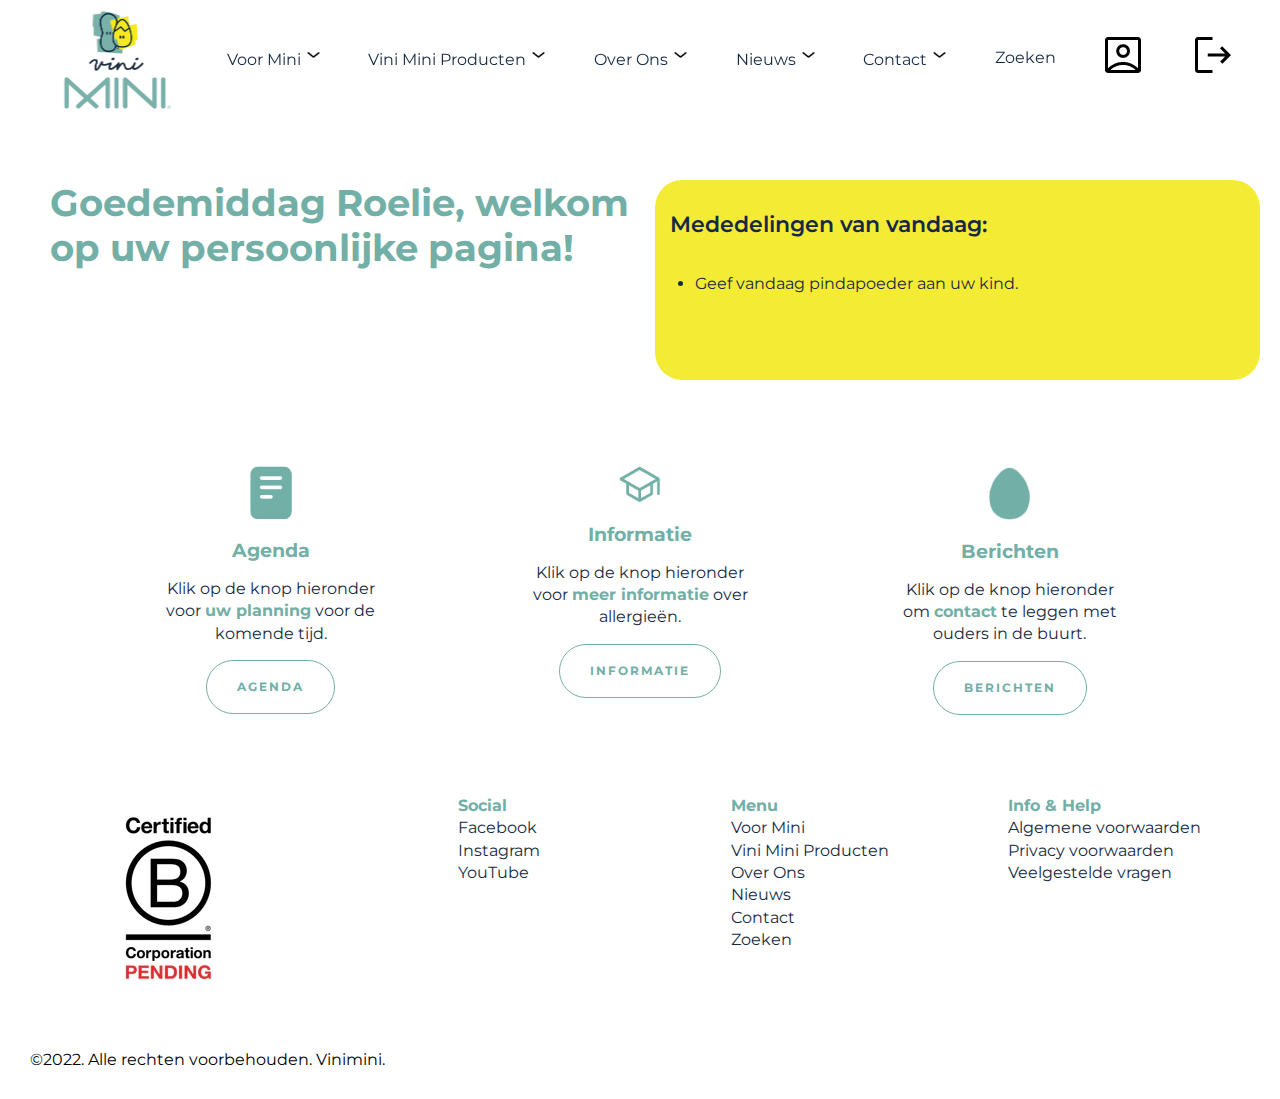
==== index.html @ 97821548 "kebab-case & english class names" ====
<!DOCTYPE html>
<html lang="en">
<head>
    <meta charset="UTF-8">
    <meta name="viewport" content="width=device-width, initial-scale=1.0">
    <link rel="preconnect" href="https://fonts.googleapis.com">
    <link rel="preconnect" href="https://fonts.gstatic.com" crossorigin>
    <link href="https://fonts.googleapis.com/css2?family=Montserrat:wght@500&display=swap" rel="stylesheet">
    <link rel="stylesheet" href="styles/style.css">
    <title>Vini Mini Persoonlijke Omgeving</title>
</head>
<body>
    <header>
            <nav>
                <ul>
                    <li><a href=""><img class="shopping-cart" src="assets/winkelwagen.png"></a></li>
                    <li><a href="#"><img class="Logo-ViniMini" src="assets/LogoViniMini.webp"></a></li>
                    <li><a href=""><img src="assets/account.png"></a></li>
                    <li><a href=""><img src="assets/logout.png"></a></li>
                    <li><a href="">Voor Mini<img class="nav-arrow"src="assets/pijltje.webp"></a></li>
                    <li><a href="">Vini Mini Producten<img class="nav-arrow"src="assets/pijltje.webp"></a></li>
                    <li><a href="">Over Ons<img class="nav-arrow"src="assets/pijltje.webp"></a></li>
                    <li><a href="">Nieuws<img class="nav-arrow"src="assets/pijltje.webp"></a></li>
                    <li><a href="">Contact<img class="nav-arrow"src="assets/pijltje.webp"></a></li>
                    <li><a href="">Zoeken</a></li>
                    <li><a href=""><img src="assets/account.png"></a></li>
                    <li><a href=""><img src="assets/logout.png"></a></li>
                </ul>
            </nav>
            
    </header>
    <main>
    <div id="desktop-welcome">    
        <h1 class="welcome-message">Goedemiddag Roelie, welkom op uw persoonlijke pagina!</h1>
        <section class="notification">
            <h2>Mededelingen van vandaag:</h2>
            <ul>
                <li>Geef vandaag pindapoeder aan uw kind.</li>
            </ul>
        </section>
    </div>    
       <!--informatieknoppen  -->
        <section class="buttons">
            <ul class="flex-lists">
                <li><img class="img-info" src="assets/Kalender.png"></li>
                <li><h3>Agenda</h3></li>
                <li class="description">Klik op de knop hieronder voor <strong>uw planning</strong> voor de komende tijd.</li>
                <a href="agenda.html"><li class="info-button">AGENDA</li></a>
            </ul>
            <ul class="flex-lists">
                <li><img class="img-info" src="assets/Informatie.png"></li>
                <li><h3>Informatie</h3></li>
                <li class="description">Klik op de knop hieronder voor <strong>meer informatie</strong> over allergieën.</li>
                <a href=""><li class="info-button">INFORMATIE</li></a>
            </ul>
            <ul class="flex-lists">
                <li><img class="img-info" src="assets/ei.png"></li>
                <li><h3>Berichten</h3></li>
                <li class="description">Klik op de knop hieronder om <strong>contact</strong> te leggen met ouders in de buurt.</li>
                <a href=""><li class="info-button">BERICHTEN</li></a>
            </ul>
        </section>
    </main>
    <footer>
    <div id="footer-flexbox">   
        <img id="certified-B" src="assets/Certified_B_Corporation_PENDING-MED_120x200.webp">
        <!-- Al deze listitems moeten nog links worden -->
        <ul class="footer-ul">
            <li><h4>Social</h4></li>
            <li>Facebook</li>
            <li>Instagram</li>
            <li>YouTube</li>
        </ul>
        <ul class="footer-ul">
            <li><h4>Menu</h4></li>
            <li>Voor Mini</li>
            <li>Vini Mini Producten</li>
            <li>Over Ons</li>
            <li>Nieuws</li>
            <li>Contact</li>
            <li>Zoeken</li>
        </ul>
        <ul class="footer-ul">
            <li><h4>Info & Help</h4></li>
            <li>Algemene voorwaarden</li>
            <li>Privacy voorwaarden</li>
            <li>Veelgestelde vragen</li>
        </ul>
    </div> 
        <p>&copy;2022. Alle rechten voorbehouden. Vinimini.</p>
    </footer>
</body>

</html>
---- styles/style.css ----
* {
    box-sizing: border-box;
    font-family: Montserrat,sans-serif;
    margin:0px;
}
:root{
    --lichtblauw:#72AFA6;
    --donkerblauw:#152a42;
    --geel:#F4EB34;
}

/* header */
nav {
    position:fixed;
    width:100%;
    height:120px;
    background: rgba(255, 255, 255, 0.97);
    top:0px;
    left:0px; 
    z-index:1;
    
}
.Logo-ViniMini {
    width:141.5px;
    height:100px;
    margin-top:10px;
}
.shopping-cart{
    width:45px;
}

/* Navigatie */
nav ul li:nth-child(4){
    display:none;
}
nav ul li:nth-child(5){
    display:none;
}
nav ul li:nth-child(6){
    display:none;
}
nav ul li:nth-child(7){
    display:none;
}
nav ul li:nth-child(8){
    display:none;
}
nav ul li:nth-child(9){
    display:none;
}
nav ul li:nth-child(10){
    display:none;
}
nav ul li:nth-child(11){
    display:none;
}
nav > ul {
    list-style: none;
    display:flex;
    justify-content: space-evenly;
    align-items: center;
    margin-left:-40px;  
}

/* welkomstbericht */
h1 {
    font-family: Montserrat;
    font-size: 2.3em;
    font-weight: 700;
    color: var(--lichtblauw);
}
.welcome-message{
    position:relative;
    margin-top: 150px;
}

/* notificatieblok */
h2{
    font-family: Montserrat;
    font-size: 1.4em;
    font-weight: 600;
    color: var(--donkerblauw);
}
li{
    font-family: Montserrat;
    font-size: 1em;
    font-weight: 400;
    color: var(--donkerblauw);
    line-height: 1.4em;
}
main{
    margin: 20px;
}
.notification{
    width: 100%;
    height: 200px;
    border-radius:27.5px;
    margin-top: 20px;
    margin-bottom:60px;
    background-color: var(--geel);
    display:flex;
    flex-direction:column;
    row-gap: 35px
}

.notification > h2{
    margin-top:30px;
    margin-left: 15px;
}

/* buttons/links */

h3{
   color: var(--lichtblauw);
}
.flex-lists{
    text-align:center;
}
.description{
    max-width: 238px;
    margin:auto;
    
}
.buttons > ul{
    list-style: none;
    margin-left:-40px;
    margin-top:10px;
    
}
.img-info{
    width:42px;
}
.buttons > ul > li{
    margin-top:15px;
    margin-bottom:15px;
}
/* de woorden in strong moeten linkjes worden */
strong{
    color: var(--lichtblauw);
}
.info-button{
    border: 1px solid #72afa6;
    display:flex;
    justify-content:center;
    font-weight: 700;
    border-radius: 27.5px;
    color:var(--lichtblauw);
    letter-spacing: 2px;
    font-size: 12px;
    line-height: 22px;
    padding: 15px 30px;
}
.flex-lists > a{
    display:flex;
    justify-content:center;
    margin-bottom:60px;  
}
.buttons > ul > a > li:hover{
background-color:var(--lichtblauw);
color:white;
}
a{
    color:var(--lichtblauw);
    text-decoration: none;
}

/* button kleur is niet accessible */

/* footer */

h4{
    color: var(--lichtblauw);
}
#certified-B{
    padding:0px 30px;
    margin-right: 80px;
    margin-bottom: 25px;
}
.footer-ul{
    list-style: none;
    min-width: 195px;
    margin-bottom: 25px;
}
footer > p{
    padding: 30px;
}

@media screen and (min-width: 975px){
    
    /* header */
nav > ul > li > a{
    color:var(--donkerblauw);
}

/* Navigatie */
.nav-arrow{
    width:25px;
    height:19.2px;
}
nav ul li:nth-child(1){
    display:none;
}
nav ul li:nth-child(3){
    display:none;
}
nav ul li:nth-child(4){
    display:none;
}
nav ul li:nth-child(5){
    display:block;
}
nav ul li:nth-child(6){
    display:block;
}
nav ul li:nth-child(7){
    display:block;
}
nav ul li:nth-child(8){
    display:block;
}
nav ul li:nth-child(9){
    display:block;
}
nav ul li:nth-child(10){
    display:block;
}
nav ul li:nth-child(11){
    display:block;
}
nav ul li:nth-child(12){
    display:block;
}

/* welkomstbericht */
#desktop-welcome{
    display:flex;
    margin-top: 180px;
}
.welcome-message{
    position:relative;
    margin-top: 0px;
    margin-left: 30px;
    width:50%;
}

/* notificatieblok */

.notification{
    width: 50%;
    height: 200px;
    border-radius:27.5px;
    margin-top: 0px;
    margin-bottom:60px;
    background-color: var(--geel);
    display:flex;
    flex-direction:column;
    row-gap: 35px
}
/* buttons/links */

 .buttons{
    display:flex;
    justify-content: space-evenly;
 }
 /* footer */

#footer-flexbox{
    display: flex;
    justify-content: space-evenly;
}

}
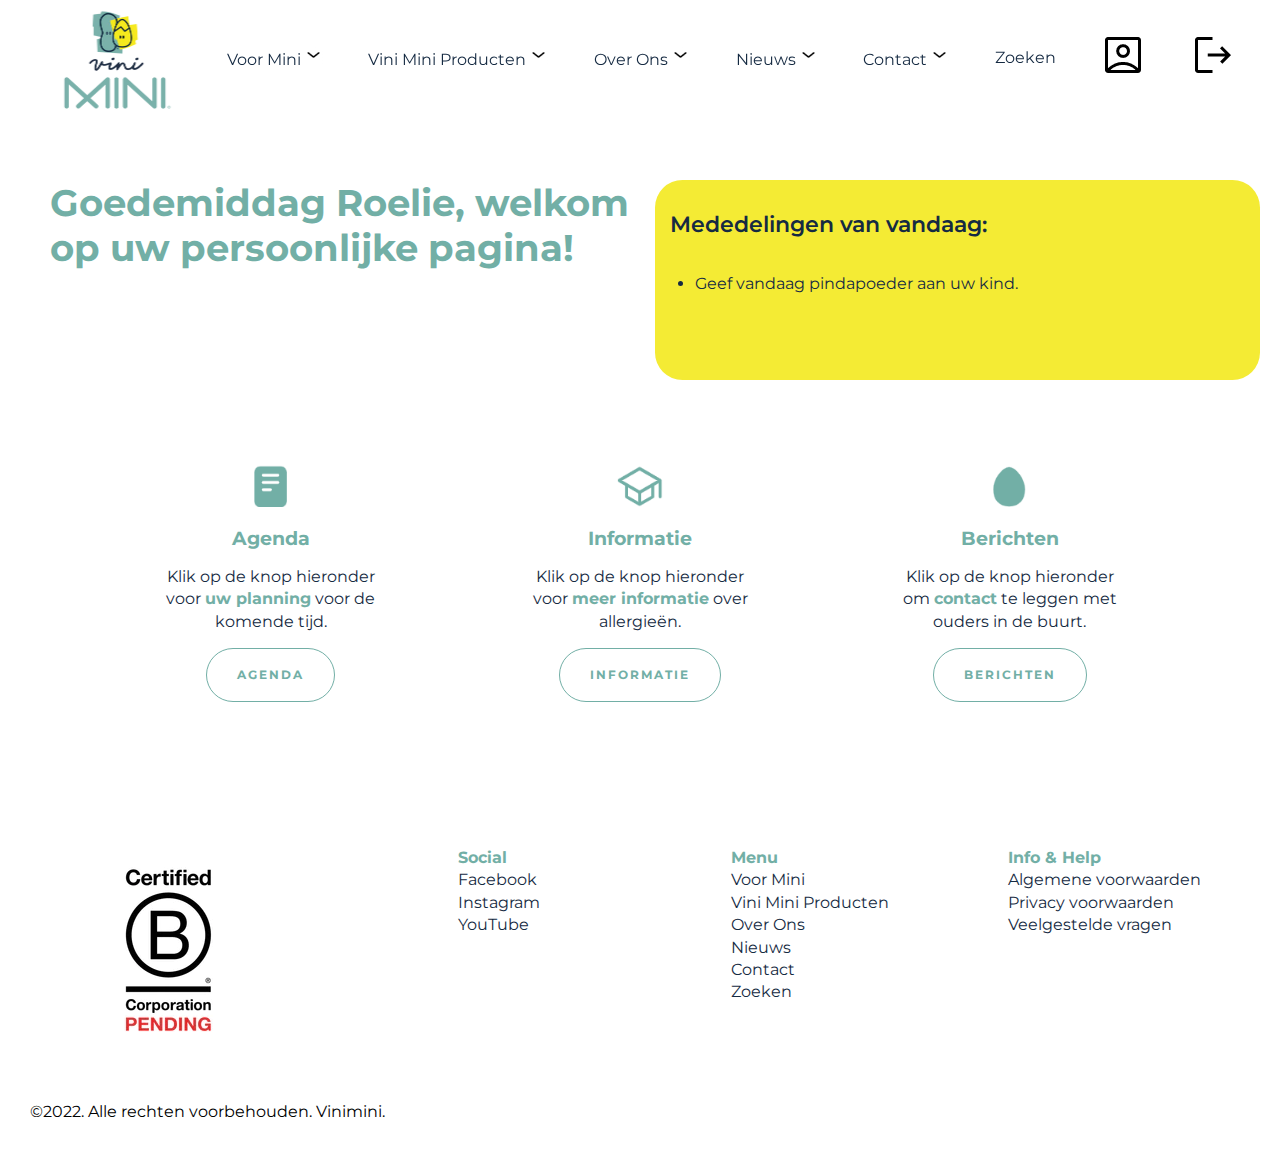
==== commit ccfaa054: "link veranderd in button" ====
--- a/index.html
+++ b/index.html
@@ -13,18 +13,18 @@
     <header>
             <nav>
                 <ul>
-                    <li><a href=""><img class="shopping-cart" src="assets/winkelwagen.png"></a></li>
-                    <li><a href="#"><img class="Logo-ViniMini" src="assets/LogoViniMini.webp"></a></li>
-                    <li><a href=""><img src="assets/account.png"></a></li>
-                    <li><a href=""><img src="assets/logout.png"></a></li>
-                    <li><a href="">Voor Mini<img class="nav-arrow"src="assets/pijltje.webp"></a></li>
-                    <li><a href="">Vini Mini Producten<img class="nav-arrow"src="assets/pijltje.webp"></a></li>
-                    <li><a href="">Over Ons<img class="nav-arrow"src="assets/pijltje.webp"></a></li>
-                    <li><a href="">Nieuws<img class="nav-arrow"src="assets/pijltje.webp"></a></li>
-                    <li><a href="">Contact<img class="nav-arrow"src="assets/pijltje.webp"></a></li>
+                    <li><a href=""><img alt="winkelwagen" class="shopping-cart" src="assets/winkelwagen.png"></a></li>
+                    <li><a href="#"><img alt="Logo-ViniMini" class="Logo-ViniMini" src="assets/LogoViniMini.webp"></a></li>
+                    <li><a href=""><img alt="account" src="assets/account.png"></a></li>
+                    <li><a href=""><img alt="uitloggen" src="assets/logout.png"></a></li>
+                    <li><a href="">Voor Mini<img alt="uitklap-menu" class="nav-arrow" src="assets/pijltje.webp"></a></li>
+                    <li><a href="">Vini Mini Producten<img alt="uitklap-menu" class="nav-arrow" src="assets/pijltje.webp"></a></li>
+                    <li><a href="">Over Ons<img alt="uitklap-menu" class="nav-arrow" src="assets/pijltje.webp"></a></li>
+                    <li><a href="">Nieuws<img alt="uitklap-menu" class="nav-arrow" src="assets/pijltje.webp"></a></li>
+                    <li><a href="">Contact<img alt="uitklap-menu" class="nav-arrow" src="assets/pijltje.webp"></a></li>
                     <li><a href="">Zoeken</a></li>
-                    <li><a href=""><img src="assets/account.png"></a></li>
-                    <li><a href=""><img src="assets/logout.png"></a></li>
+                    <li><a href=""><img alt="account" src="assets/account.png"></a></li>
+                    <li><a href=""><img alt="uitloggen" src="assets/logout.png"></a></li>
                 </ul>
             </nav>
             
@@ -42,28 +42,28 @@
        <!--informatieknoppen  -->
         <section class="buttons">
             <ul class="flex-lists">
-                <li><img class="img-info" src="assets/Kalender.png"></li>
+                <li><img alt="afbeelding-agenda" class="img-info" src="assets/Kalender.png"></li>
                 <li><h3>Agenda</h3></li>
                 <li class="description">Klik op de knop hieronder voor <strong>uw planning</strong> voor de komende tijd.</li>
-                <a href="agenda.html"><li class="info-button">AGENDA</li></a>
+                <li><button onclick="window.location.href='agenda.html';">AGENDA</button></li>
             </ul>
             <ul class="flex-lists">
-                <li><img class="img-info" src="assets/Informatie.png"></li>
+                <li><img alt="afbeelding-aftudeerhoedje" class="img-info" src="assets/Informatie.png"></li>
                 <li><h3>Informatie</h3></li>
                 <li class="description">Klik op de knop hieronder voor <strong>meer informatie</strong> over allergieën.</li>
-                <a href=""><li class="info-button">INFORMATIE</li></a>
+                <li><button>INFORMATIE</button></li>
             </ul>
             <ul class="flex-lists">
-                <li><img class="img-info" src="assets/ei.png"></li>
+                <li><img alt="afbeelding-ei" class="img-info" src="assets/ei.png"></li>
                 <li><h3>Berichten</h3></li>
                 <li class="description">Klik op de knop hieronder om <strong>contact</strong> te leggen met ouders in de buurt.</li>
-                <a href=""><li class="info-button">BERICHTEN</li></a>
+                <li><button>BERICHTEN</button></li>
             </ul>
         </section>
     </main>
     <footer>
     <div id="footer-flexbox">   
-        <img id="certified-B" src="assets/Certified_B_Corporation_PENDING-MED_120x200.webp">
+        <img alt="Certified-B-Corporation-Pending" id="certified-B" src="assets/Certified_B_Corporation_PENDING-MED_120x200.webp">
         <!-- Al deze listitems moeten nog links worden -->
         <ul class="footer-ul">
             <li><h4>Social</h4></li>
--- a/styles/style.css
+++ b/styles/style.css
@@ -18,7 +18,9 @@
     top:0px;
     left:0px; 
     z-index:1;
-    
+}
+nav a{
+    text-decoration: none;
 }
 .Logo-ViniMini {
     width:141.5px;
@@ -62,7 +64,7 @@
     margin-left:-40px;  
 }
 
-/* welkomstbericht */
+/* welkomstbericht index*/
 h1 {
     font-family: Montserrat;
     font-size: 2.3em;
@@ -70,6 +72,13 @@
     color: var(--lichtblauw);
 }
 .welcome-message{
+    position:relative;
+    margin-top: 150px;
+}
+
+/* welkomstbericht agenda*/
+
+.welcome-message-agenda{
     position:relative;
     margin-top: 150px;
 }
@@ -108,6 +117,44 @@
     margin-left: 15px;
 }
 
+/* kalender */
+
+.calender{
+    background-color: var(--geel);
+    border-radius:27.5px;
+    margin-top:20px;
+    margin-bottom:20px;
+    padding: 10px;
+    display:flex;
+    flex-direction:column;
+    align-items:center; 
+}
+.month{
+    color:var(--donkerblauw);
+    font-size:24px;
+    margin:0px;
+}
+th{
+    font-size: 16px;
+    color:var(--donkerblauw);
+    width: 50px;
+    height:50px;
+}
+td{
+    vertical-align: text-top;
+    color:var(--donkerblauw);
+}
+
+.calender > table{
+    width:270px;
+    height:270px;
+    margin-bottom:20px;
+}
+tr > td {
+    border:1px solid var(--donkerblauw);;
+}
+
+
 /* buttons/links */
 
 h3{
@@ -119,16 +166,18 @@
 .description{
     max-width: 238px;
     margin:auto;
-    
+}
+.buttons{
+    margin-bottom: 130px;
 }
 .buttons > ul{
     list-style: none;
     margin-left:-40px;
     margin-top:10px;
-    
 }
 .img-info{
-    width:42px;
+    /* width:42px; */
+    height:42px;
 }
 .buttons > ul > li{
     margin-top:15px;
@@ -138,8 +187,9 @@
 strong{
     color: var(--lichtblauw);
 }
-.info-button{
+button{
     border: 1px solid #72afa6;
+    background-color: white;
     display:flex;
     justify-content:center;
     font-weight: 700;
@@ -149,21 +199,12 @@
     font-size: 12px;
     line-height: 22px;
     padding: 15px 30px;
-}
-.flex-lists > a{
-    display:flex;
-    justify-content:center;
-    margin-bottom:60px;  
-}
-.buttons > ul > a > li:hover{
-background-color:var(--lichtblauw);
-color:white;
-}
-a{
-    color:var(--lichtblauw);
-    text-decoration: none;
-}
-
+    margin:auto;
+}
+button:hover{
+    background-color:var(--lichtblauw);
+    color:white;
+}
 /* button kleur is niet accessible */
 
 /* footer */
@@ -185,6 +226,66 @@
     padding: 30px;
 }
 
+@media screen and (min-width: 845px){
+
+   /* Infobuttons */
+    .buttons{
+        display:flex;
+        justify-content: space-evenly;
+     }
+
+    /* footer */
+     #footer-flexbox{
+        display: flex;
+        justify-content: space-evenly;
+    } 
+
+    /* kalender */
+
+.flexbox-calender{
+    display:flex;
+    flex-direction:column;
+    align-items:center;
+    
+}
+.calender{
+    background-color: var(--geel);
+    border-radius:27.5px;
+    margin-top:50px;
+    margin-bottom:50px;
+    padding: 20px;
+}
+.month{
+    color:var(--donkerblauw);
+    font-size:44px;
+    margin:20px;
+}
+th{
+    font-size: 34px;
+    color:var(--donkerblauw);
+    width: 100px;
+    height:100px;
+}
+td{
+    vertical-align: text-top;
+    color:var(--donkerblauw);
+}
+td:hover{
+    background-color: #FAF6A8;
+    cursor:crosshair;
+}
+
+.calender > table{
+    width:800px;
+    height:800px;
+    margin-bottom:20px;
+    /* border:1px solid var(--donkerblauw);; */
+}
+tr > td {
+    border:1px solid var(--donkerblauw);;
+}
+}  
+
 @media screen and (min-width: 975px){
     
     /* header */
@@ -231,7 +332,7 @@
     display:block;
 }
 
-/* welkomstbericht */
+/* welkomstbericht index*/
 #desktop-welcome{
     display:flex;
     margin-top: 180px;
@@ -241,6 +342,19 @@
     margin-top: 0px;
     margin-left: 30px;
     width:50%;
+}
+
+/* welkomstbericht agenda*/
+
+#desktop-welcome-agenda{
+    display:flex;
+    margin-top: 180px;
+}
+.welcome-message-agenda{
+    position:relative;
+    margin-top: 0px;
+    margin-left: 30px;
+    width:100%;
 }
 
 /* notificatieblok */
@@ -256,17 +370,4 @@
     flex-direction:column;
     row-gap: 35px
 }
-/* buttons/links */
-
- .buttons{
-    display:flex;
-    justify-content: space-evenly;
- }
- /* footer */
-
-#footer-flexbox{
-    display: flex;
-    justify-content: space-evenly;
-}
-
 }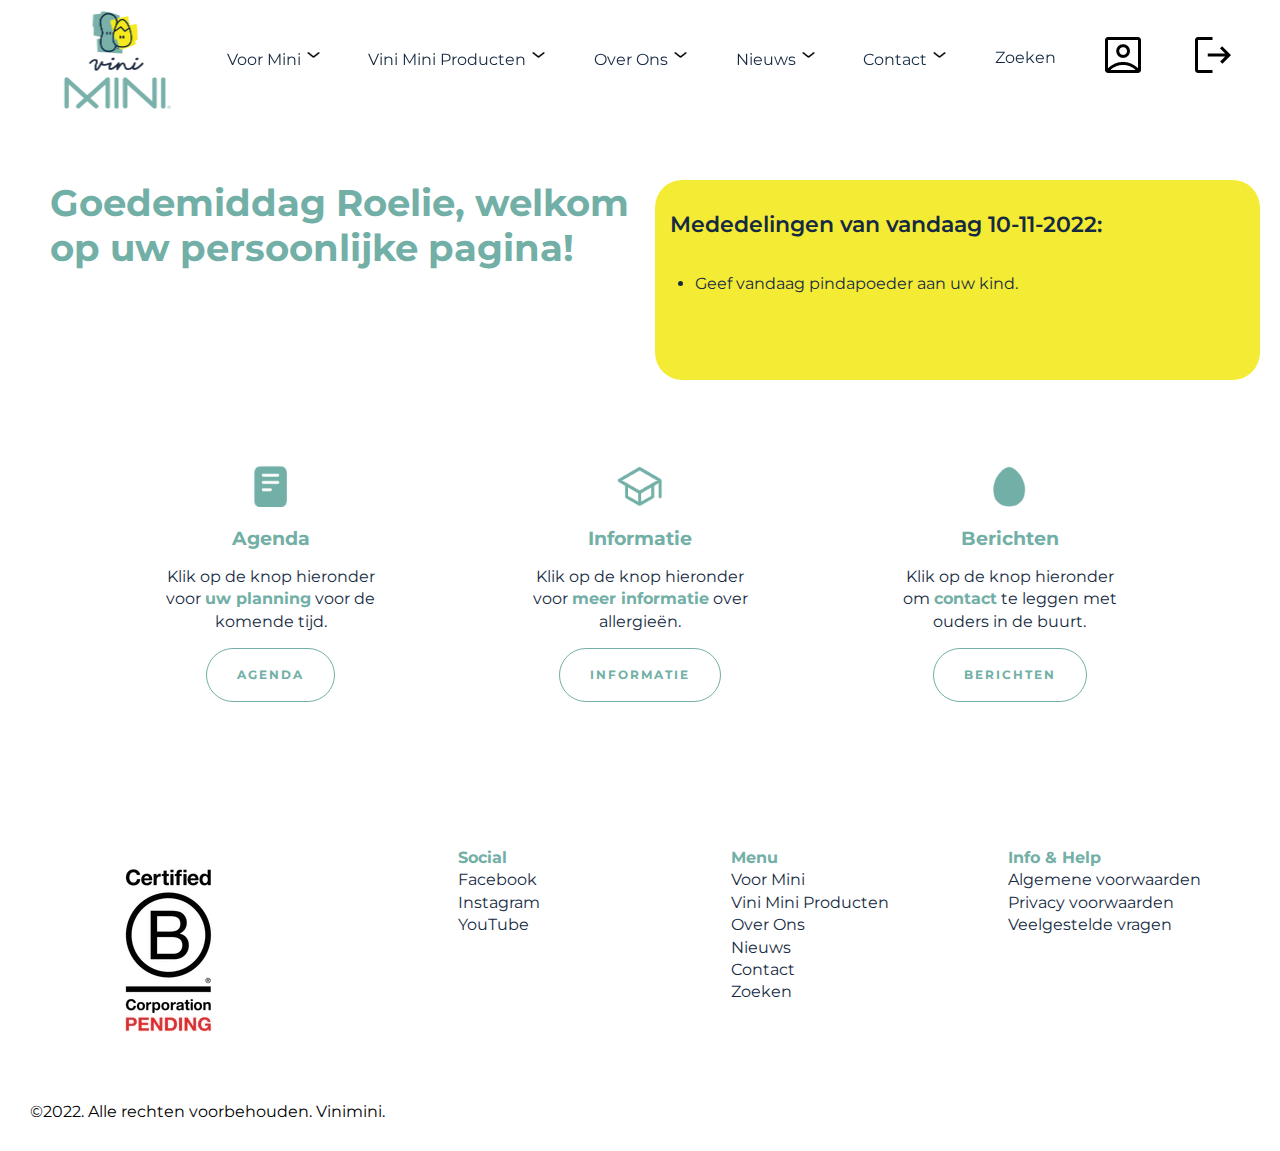
==== commit 964a38c9: "datum notification box" ====
--- a/index.html
+++ b/index.html
@@ -1,5 +1,5 @@
 <!DOCTYPE html>
-<html lang="en">
+<html lang="nl">
 <head>
     <meta charset="UTF-8">
     <meta name="viewport" content="width=device-width, initial-scale=1.0">
@@ -14,7 +14,7 @@
             <nav>
                 <ul>
                     <li><a href=""><img alt="winkelwagen" class="shopping-cart" src="assets/winkelwagen.png"></a></li>
-                    <li><a href="#"><img alt="Logo-ViniMini" class="Logo-ViniMini" src="assets/LogoViniMini.webp"></a></li>
+                    <li><a href="index.html"><img alt="Logo-ViniMini" class="Logo-ViniMini" src="assets/LogoViniMini.webp"></a></li>
                     <li><a href=""><img alt="account" src="assets/account.png"></a></li>
                     <li><a href=""><img alt="uitloggen" src="assets/logout.png"></a></li>
                     <li><a href="">Voor Mini<img alt="uitklap-menu" class="nav-arrow" src="assets/pijltje.webp"></a></li>
@@ -33,7 +33,7 @@
     <div id="desktop-welcome">    
         <h1 class="welcome-message">Goedemiddag Roelie, welkom op uw persoonlijke pagina!</h1>
         <section class="notification">
-            <h2>Mededelingen van vandaag:</h2>
+            <h2>Mededelingen van vandaag 10-11-2022:</h2>
             <ul>
                 <li>Geef vandaag pindapoeder aan uw kind.</li>
             </ul>
--- a/styles/style.css
+++ b/styles/style.css
@@ -120,40 +120,32 @@
 /* kalender */
 
 .calender{
-    background-color: var(--geel);
-    border-radius:27.5px;
-    margin-top:20px;
-    margin-bottom:20px;
-    padding: 10px;
     display:flex;
     flex-direction:column;
-    align-items:center; 
+    align-items:center;
 }
 .month{
     color:var(--donkerblauw);
-    font-size:24px;
+    font-size:38px;
     margin:0px;
 }
 th{
     font-size: 16px;
     color:var(--donkerblauw);
-    width: 50px;
+    min-width: 40px;  
+}
+td{
+    color:var(--donkerblauw);
+    width:50px;
     height:50px;
-}
-td{
-    vertical-align: text-top;
-    color:var(--donkerblauw);
-}
-
-.calender > table{
-    width:270px;
-    height:270px;
-    margin-bottom:20px;
+    text-align:center;
 }
 tr > td {
     border:1px solid var(--donkerblauw);;
-}
-
+} 
+td > p{
+    display:none;
+}
 
 /* buttons/links */
 
@@ -200,6 +192,7 @@
     line-height: 22px;
     padding: 15px 30px;
     margin:auto;
+    transition-duration: 300ms;
 }
 button:hover{
     background-color:var(--lichtblauw);
@@ -224,6 +217,53 @@
 }
 footer > p{
     padding: 30px;
+}
+
+@media screen and (min-width: 750px){
+
+    /* kalender */
+
+    .calender{
+        background-color: white;
+        border-radius:27.5px;
+        margin-top:20px;
+        margin-bottom:20px;
+        padding: 10px;
+        display:flex;
+        flex-direction:column;
+        align-items:center; 
+    }
+    .month{
+        color:var(--donkerblauw);
+        font-size:45px;
+        margin:0px;
+    }
+    th{
+        font-size: 36px;
+        color:var(--donkerblauw);
+        min-width: 12vw;  
+    }
+    td{
+        vertical-align: text-top;
+        text-align:left;
+        color:var(--donkerblauw);
+        height:200px;
+    }
+    /* .calender > table{
+        width:270px;
+        height:270px;
+        margin-bottom:20px;
+    } */
+    tr > td {
+        border:1px solid var(--donkerblauw);
+    }
+    /* td:hover{
+        background-color: var(--geel);
+    } */
+    td > p{
+        display:block;
+        background-color: var(--geel);
+    }
 }
 
 @media screen and (min-width: 845px){
@@ -239,51 +279,6 @@
         display: flex;
         justify-content: space-evenly;
     } 
-
-    /* kalender */
-
-.flexbox-calender{
-    display:flex;
-    flex-direction:column;
-    align-items:center;
-    
-}
-.calender{
-    background-color: var(--geel);
-    border-radius:27.5px;
-    margin-top:50px;
-    margin-bottom:50px;
-    padding: 20px;
-}
-.month{
-    color:var(--donkerblauw);
-    font-size:44px;
-    margin:20px;
-}
-th{
-    font-size: 34px;
-    color:var(--donkerblauw);
-    width: 100px;
-    height:100px;
-}
-td{
-    vertical-align: text-top;
-    color:var(--donkerblauw);
-}
-td:hover{
-    background-color: #FAF6A8;
-    cursor:crosshair;
-}
-
-.calender > table{
-    width:800px;
-    height:800px;
-    margin-bottom:20px;
-    /* border:1px solid var(--donkerblauw);; */
-}
-tr > td {
-    border:1px solid var(--donkerblauw);;
-}
 }  
 
 @media screen and (min-width: 975px){
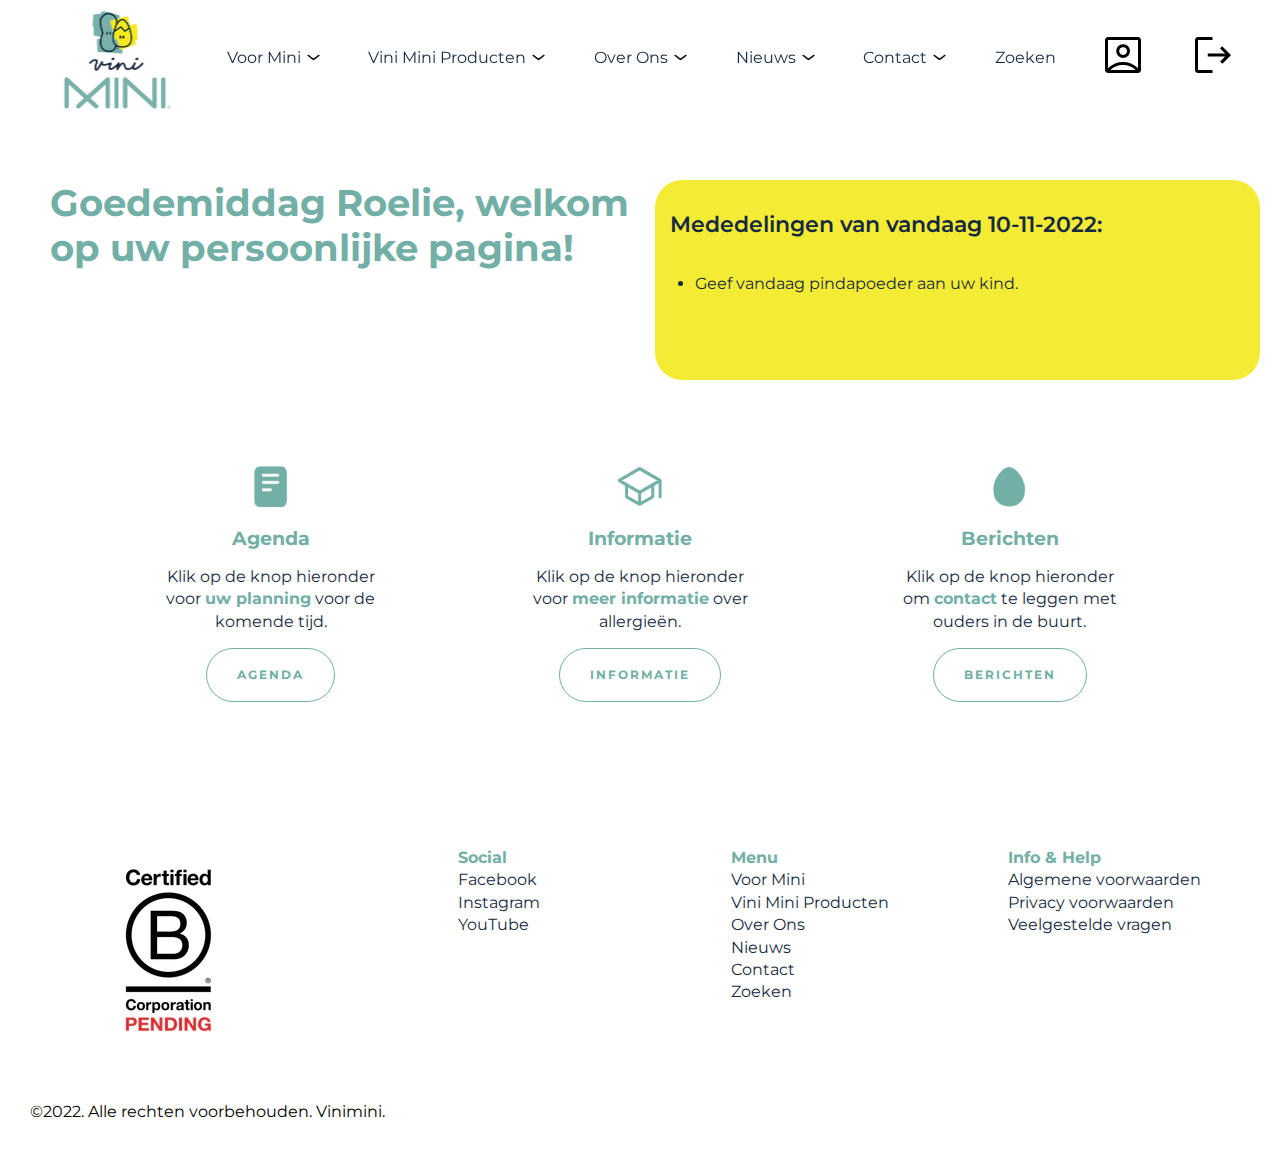
==== commit 7cd237ea: "links in footer" ====
--- a/index.html
+++ b/index.html
@@ -67,24 +67,24 @@
         <!-- Al deze listitems moeten nog links worden -->
         <ul class="footer-ul">
             <li><h4>Social</h4></li>
-            <li>Facebook</li>
-            <li>Instagram</li>
-            <li>YouTube</li>
+            <li><a href="">Facebook</a></li>
+            <li><a href="">Instagram</a></li>
+            <li><a href="">YouTube</a></li>
         </ul>
         <ul class="footer-ul">
             <li><h4>Menu</h4></li>
-            <li>Voor Mini</li>
-            <li>Vini Mini Producten</li>
-            <li>Over Ons</li>
-            <li>Nieuws</li>
-            <li>Contact</li>
-            <li>Zoeken</li>
+            <li><a href="">Voor Mini</a></li>
+            <li><a href="">Vini Mini Producten</a></li>
+            <li><a href="">Over Ons</a></li>
+            <li><a href="">Nieuws</a></li>
+            <li><a href="">Contact</a></li>
+            <li><a href="">Zoeken</a></li>
         </ul>
         <ul class="footer-ul">
             <li><h4>Info & Help</h4></li>
-            <li>Algemene voorwaarden</li>
-            <li>Privacy voorwaarden</li>
-            <li>Veelgestelde vragen</li>
+            <li><a href="">Algemene voorwaarden</a></li>
+            <li><a href="">Privacy voorwaarden</a></li>
+            <li><a href="">Veelgestelde vragen</a></li>
         </ul>
     </div> 
         <p>&copy;2022. Alle rechten voorbehouden. Vinimini.</p>
--- a/styles/style.css
+++ b/styles/style.css
@@ -123,6 +123,7 @@
     display:flex;
     flex-direction:column;
     align-items:center;
+    margin-top:50px;
 }
 .month{
     color:var(--donkerblauw);
@@ -160,6 +161,7 @@
     margin:auto;
 }
 .buttons{
+    margin-top:100px;
     margin-bottom: 130px;
 }
 .buttons > ul{
@@ -218,8 +220,18 @@
 footer > p{
     padding: 30px;
 }
+footer a{
+    text-decoration: none;
+    color: var(--donkerblauw);
+}
 
 @media screen and (min-width: 750px){
+
+
+    /* buttons */
+.buttons{
+    margin-top:0px;
+}
 
     /* kalender */
 
@@ -249,17 +261,10 @@
         color:var(--donkerblauw);
         height:200px;
     }
-    /* .calender > table{
-        width:270px;
-        height:270px;
-        margin-bottom:20px;
-    } */
+    
     tr > td {
         border:1px solid var(--donkerblauw);
     }
-    /* td:hover{
-        background-color: var(--geel);
-    } */
     td > p{
         display:block;
         background-color: var(--geel);
@@ -272,6 +277,7 @@
     .buttons{
         display:flex;
         justify-content: space-evenly;
+        margin-top:0px;
      }
 
     /* footer */
@@ -292,6 +298,7 @@
 .nav-arrow{
     width:25px;
     height:19.2px;
+    margin-bottom:-4px;
 }
 nav ul li:nth-child(1){
     display:none;
@@ -365,4 +372,9 @@
     flex-direction:column;
     row-gap: 35px
 }
+
+/* knoppen */
+.buttons{
+    margin-top:0px;
+}
 }